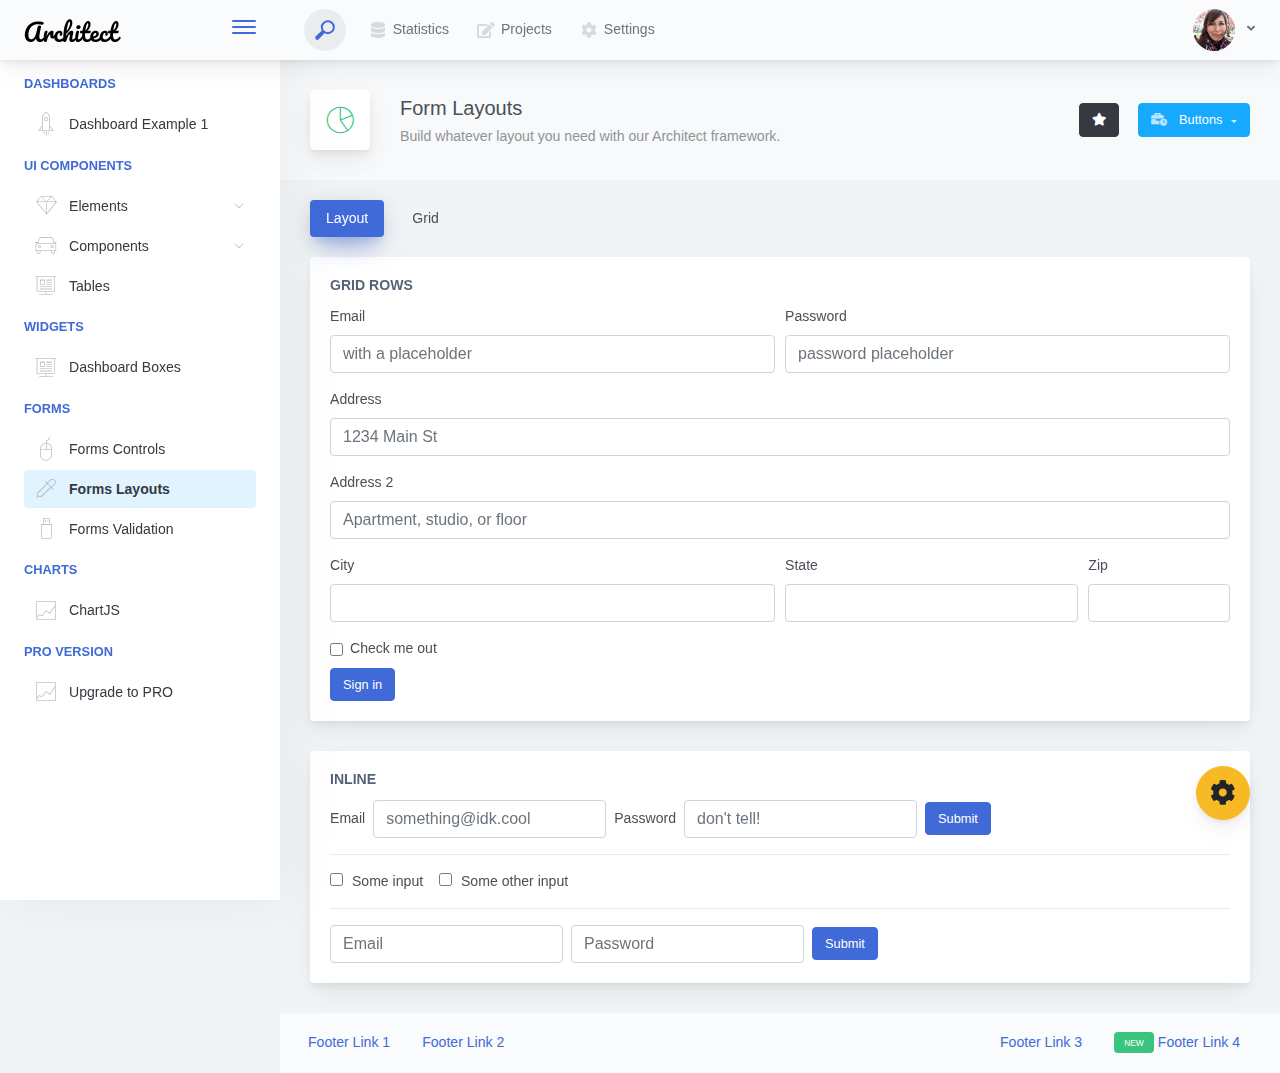
==== forms-layouts.html @ ba6c0e0d "third" ====
<!doctype html>
<html lang="en">

<head>
    <meta charset="utf-8">
    <meta http-equiv="X-UA-Compatible" content="IE=edge">
    <meta http-equiv="Content-Language" content="en">
    <meta http-equiv="Content-Type" content="text/html; charset=utf-8"/>
    <title>Form Layouts - Build whatever layout you need with our Architect framework.</title>
    <meta name="viewport" content="width=device-width, initial-scale=1, maximum-scale=1, user-scalable=no, shrink-to-fit=no" />
    <meta name="description" content="Build whatever layout you need with our Architect framework.">
    <meta name="msapplication-tap-highlight" content="no">
    <!--
    =========================================================
    * ArchitectUI HTML Theme Dashboard - v1.0.0
    =========================================================
    * Product Page: https://dashboardpack.com
    * Copyright 2019 DashboardPack (https://dashboardpack.com)
    * Licensed under MIT (https://github.com/DashboardPack/architectui-html-theme-free/blob/master/LICENSE)
    =========================================================
    * The above copyright notice and this permission notice shall be included in all copies or substantial portions of the Software.
    -->
<link href="./main.css" rel="stylesheet"></head>
<body>
    <div class="app-container app-theme-white body-tabs-shadow fixed-sidebar fixed-header">
        <div class="app-header header-shadow">
            <div class="app-header__logo">
                <div class="logo-src"></div>
                <div class="header__pane ml-auto">
                    <div>
                        <button type="button" class="hamburger close-sidebar-btn hamburger--elastic" data-class="closed-sidebar">
                            <span class="hamburger-box">
                                <span class="hamburger-inner"></span>
                            </span>
                        </button>
                    </div>
                </div>
            </div>
            <div class="app-header__mobile-menu">
                <div>
                    <button type="button" class="hamburger hamburger--elastic mobile-toggle-nav">
                        <span class="hamburger-box">
                            <span class="hamburger-inner"></span>
                        </span>
                    </button>
                </div>
            </div>
            <div class="app-header__menu">
                <span>
                    <button type="button" class="btn-icon btn-icon-only btn btn-primary btn-sm mobile-toggle-header-nav">
                        <span class="btn-icon-wrapper">
                            <i class="fa fa-ellipsis-v fa-w-6"></i>
                        </span>
                    </button>
                </span>
            </div>    <div class="app-header__content">
                <div class="app-header-left">
                    <div class="search-wrapper">
                        <div class="input-holder">
                            <input type="text" class="search-input" placeholder="Type to search">
                            <button class="search-icon"><span></span></button>
                        </div>
                        <button class="close"></button>
                    </div>
                    <ul class="header-menu nav">
                        <li class="nav-item">
                            <a href="javascript:void(0);" class="nav-link">
                                <i class="nav-link-icon fa fa-database"> </i>
                                Statistics
                            </a>
                        </li>
                        <li class="btn-group nav-item">
                            <a href="javascript:void(0);" class="nav-link">
                                <i class="nav-link-icon fa fa-edit"></i>
                                Projects
                            </a>
                        </li>
                        <li class="dropdown nav-item">
                            <a href="javascript:void(0);" class="nav-link">
                                <i class="nav-link-icon fa fa-cog"></i>
                                Settings
                            </a>
                        </li>
                    </ul>        </div>
                <div class="app-header-right">
                    <div class="header-btn-lg pr-0">
                        <div class="widget-content p-0">
                            <div class="widget-content-wrapper">
                                <div class="widget-content-left">
                                    <div class="btn-group">
                                        <a data-toggle="dropdown" aria-haspopup="true" aria-expanded="false" class="p-0 btn">
                                            <img width="42" class="rounded-circle" src="assets/images/avatars/1.jpg" alt="">
                                            <i class="fa fa-angle-down ml-2 opacity-8"></i>
                                        </a>
                                        <div tabindex="-1" role="menu" aria-hidden="true" class="dropdown-menu dropdown-menu-right">
                                            <button type="button" tabindex="0" class="dropdown-item">User Account</button>
                                            <button type="button" tabindex="0" class="dropdown-item">Settings</button>
                                            <h6 tabindex="-1" class="dropdown-header">Header</h6>
                                            <button type="button" tabindex="0" class="dropdown-item">Actions</button>
                                            <div tabindex="-1" class="dropdown-divider"></div>
                                            <button type="button" tabindex="0" class="dropdown-item">Dividers</button>
                                        </div>
                                    </div>
                                </div>
                                <div class="widget-content-left  ml-3 header-user-info">
                                    <div class="widget-heading">
                                        Alina Mclourd
                                    </div>
                                    <div class="widget-subheading">
                                        VP People Manager
                                    </div>
                                </div>
                                <div class="widget-content-right header-user-info ml-3">
                                    <button type="button" class="btn-shadow p-1 btn btn-primary btn-sm show-toastr-example">
                                        <i class="fa text-white fa-calendar pr-1 pl-1"></i>
                                    </button>
                                </div>
                            </div>
                        </div>
                    </div>        </div>
            </div>
        </div>        <div class="ui-theme-settings">
            <button type="button" id="TooltipDemo" class="btn-open-options btn btn-warning">
                <i class="fa fa-cog fa-w-16 fa-spin fa-2x"></i>
            </button>
            <div class="theme-settings__inner">
                <div class="scrollbar-container">
                    <div class="theme-settings__options-wrapper">
                        <h3 class="themeoptions-heading">Layout Options
                        </h3>
                        <div class="p-3">
                            <ul class="list-group">
                                <li class="list-group-item">
                                    <div class="widget-content p-0">
                                        <div class="widget-content-wrapper">
                                            <div class="widget-content-left mr-3">
                                                <div class="switch has-switch switch-container-class" data-class="fixed-header">
                                                    <div class="switch-animate switch-on">
                                                        <input type="checkbox" checked data-toggle="toggle" data-onstyle="success">
                                                    </div>
                                                </div>
                                            </div>
                                            <div class="widget-content-left">
                                                <div class="widget-heading">Fixed Header
                                                </div>
                                                <div class="widget-subheading">Makes the header top fixed, always visible!
                                                </div>
                                            </div>
                                        </div>
                                    </div>
                                </li>
                                <li class="list-group-item">
                                    <div class="widget-content p-0">
                                        <div class="widget-content-wrapper">
                                            <div class="widget-content-left mr-3">
                                                <div class="switch has-switch switch-container-class" data-class="fixed-sidebar">
                                                    <div class="switch-animate switch-on">
                                                        <input type="checkbox" checked data-toggle="toggle" data-onstyle="success">
                                                    </div>
                                                </div>
                                            </div>
                                            <div class="widget-content-left">
                                                <div class="widget-heading">Fixed Sidebar
                                                </div>
                                                <div class="widget-subheading">Makes the sidebar left fixed, always visible!
                                                </div>
                                            </div>
                                        </div>
                                    </div>
                                </li>
                                <li class="list-group-item">
                                    <div class="widget-content p-0">
                                        <div class="widget-content-wrapper">
                                            <div class="widget-content-left mr-3">
                                                <div class="switch has-switch switch-container-class" data-class="fixed-footer">
                                                    <div class="switch-animate switch-off">
                                                        <input type="checkbox" data-toggle="toggle" data-onstyle="success">
                                                    </div>
                                                </div>
                                            </div>
                                            <div class="widget-content-left">
                                                <div class="widget-heading">Fixed Footer
                                                </div>
                                                <div class="widget-subheading">Makes the app footer bottom fixed, always visible!
                                                </div>
                                            </div>
                                        </div>
                                    </div>
                                </li>
                            </ul>
                        </div>
                        <h3 class="themeoptions-heading">
                            <div>
                                Header Options
                            </div>
                            <button type="button" class="btn-pill btn-shadow btn-wide ml-auto btn btn-focus btn-sm switch-header-cs-class" data-class="">
                                Restore Default
                            </button>
                        </h3>
                        <div class="p-3">
                            <ul class="list-group">
                                <li class="list-group-item">
                                    <h5 class="pb-2">Choose Color Scheme
                                    </h5>
                                    <div class="theme-settings-swatches">
                                        <div class="swatch-holder bg-primary switch-header-cs-class" data-class="bg-primary header-text-light">
                                        </div>
                                        <div class="swatch-holder bg-secondary switch-header-cs-class" data-class="bg-secondary header-text-light">
                                        </div>
                                        <div class="swatch-holder bg-success switch-header-cs-class" data-class="bg-success header-text-dark">
                                        </div>
                                        <div class="swatch-holder bg-info switch-header-cs-class" data-class="bg-info header-text-dark">
                                        </div>
                                        <div class="swatch-holder bg-warning switch-header-cs-class" data-class="bg-warning header-text-dark">
                                        </div>
                                        <div class="swatch-holder bg-danger switch-header-cs-class" data-class="bg-danger header-text-light">
                                        </div>
                                        <div class="swatch-holder bg-light switch-header-cs-class" data-class="bg-light header-text-dark">
                                        </div>
                                        <div class="swatch-holder bg-dark switch-header-cs-class" data-class="bg-dark header-text-light">
                                        </div>
                                        <div class="swatch-holder bg-focus switch-header-cs-class" data-class="bg-focus header-text-light">
                                        </div>
                                        <div class="swatch-holder bg-alternate switch-header-cs-class" data-class="bg-alternate header-text-light">
                                        </div>
                                        <div class="divider">
                                        </div>
                                        <div class="swatch-holder bg-vicious-stance switch-header-cs-class" data-class="bg-vicious-stance header-text-light">
                                        </div>
                                        <div class="swatch-holder bg-midnight-bloom switch-header-cs-class" data-class="bg-midnight-bloom header-text-light">
                                        </div>
                                        <div class="swatch-holder bg-night-sky switch-header-cs-class" data-class="bg-night-sky header-text-light">
                                        </div>
                                        <div class="swatch-holder bg-slick-carbon switch-header-cs-class" data-class="bg-slick-carbon header-text-light">
                                        </div>
                                        <div class="swatch-holder bg-asteroid switch-header-cs-class" data-class="bg-asteroid header-text-light">
                                        </div>
                                        <div class="swatch-holder bg-royal switch-header-cs-class" data-class="bg-royal header-text-light">
                                        </div>
                                        <div class="swatch-holder bg-warm-flame switch-header-cs-class" data-class="bg-warm-flame header-text-dark">
                                        </div>
                                        <div class="swatch-holder bg-night-fade switch-header-cs-class" data-class="bg-night-fade header-text-dark">
                                        </div>
                                        <div class="swatch-holder bg-sunny-morning switch-header-cs-class" data-class="bg-sunny-morning header-text-dark">
                                        </div>
                                        <div class="swatch-holder bg-tempting-azure switch-header-cs-class" data-class="bg-tempting-azure header-text-dark">
                                        </div>
                                        <div class="swatch-holder bg-amy-crisp switch-header-cs-class" data-class="bg-amy-crisp header-text-dark">
                                        </div>
                                        <div class="swatch-holder bg-heavy-rain switch-header-cs-class" data-class="bg-heavy-rain header-text-dark">
                                        </div>
                                        <div class="swatch-holder bg-mean-fruit switch-header-cs-class" data-class="bg-mean-fruit header-text-dark">
                                        </div>
                                        <div class="swatch-holder bg-malibu-beach switch-header-cs-class" data-class="bg-malibu-beach header-text-light">
                                        </div>
                                        <div class="swatch-holder bg-deep-blue switch-header-cs-class" data-class="bg-deep-blue header-text-dark">
                                        </div>
                                        <div class="swatch-holder bg-ripe-malin switch-header-cs-class" data-class="bg-ripe-malin header-text-light">
                                        </div>
                                        <div class="swatch-holder bg-arielle-smile switch-header-cs-class" data-class="bg-arielle-smile header-text-light">
                                        </div>
                                        <div class="swatch-holder bg-plum-plate switch-header-cs-class" data-class="bg-plum-plate header-text-light">
                                        </div>
                                        <div class="swatch-holder bg-happy-fisher switch-header-cs-class" data-class="bg-happy-fisher header-text-dark">
                                        </div>
                                        <div class="swatch-holder bg-happy-itmeo switch-header-cs-class" data-class="bg-happy-itmeo header-text-light">
                                        </div>
                                        <div class="swatch-holder bg-mixed-hopes switch-header-cs-class" data-class="bg-mixed-hopes header-text-light">
                                        </div>
                                        <div class="swatch-holder bg-strong-bliss switch-header-cs-class" data-class="bg-strong-bliss header-text-light">
                                        </div>
                                        <div class="swatch-holder bg-grow-early switch-header-cs-class" data-class="bg-grow-early header-text-light">
                                        </div>
                                        <div class="swatch-holder bg-love-kiss switch-header-cs-class" data-class="bg-love-kiss header-text-light">
                                        </div>
                                        <div class="swatch-holder bg-premium-dark switch-header-cs-class" data-class="bg-premium-dark header-text-light">
                                        </div>
                                        <div class="swatch-holder bg-happy-green switch-header-cs-class" data-class="bg-happy-green header-text-light">
                                        </div>
                                    </div>
                                </li>
                            </ul>
                        </div>
                        <h3 class="themeoptions-heading">
                            <div>Sidebar Options</div>
                            <button type="button" class="btn-pill btn-shadow btn-wide ml-auto btn btn-focus btn-sm switch-sidebar-cs-class" data-class="">
                                Restore Default
                            </button>
                        </h3>
                        <div class="p-3">
                            <ul class="list-group">
                                <li class="list-group-item">
                                    <h5 class="pb-2">Choose Color Scheme
                                    </h5>
                                    <div class="theme-settings-swatches">
                                        <div class="swatch-holder bg-primary switch-sidebar-cs-class" data-class="bg-primary sidebar-text-light">
                                        </div>
                                        <div class="swatch-holder bg-secondary switch-sidebar-cs-class" data-class="bg-secondary sidebar-text-light">
                                        </div>
                                        <div class="swatch-holder bg-success switch-sidebar-cs-class" data-class="bg-success sidebar-text-dark">
                                        </div>
                                        <div class="swatch-holder bg-info switch-sidebar-cs-class" data-class="bg-info sidebar-text-dark">
                                        </div>
                                        <div class="swatch-holder bg-warning switch-sidebar-cs-class" data-class="bg-warning sidebar-text-dark">
                                        </div>
                                        <div class="swatch-holder bg-danger switch-sidebar-cs-class" data-class="bg-danger sidebar-text-light">
                                        </div>
                                        <div class="swatch-holder bg-light switch-sidebar-cs-class" data-class="bg-light sidebar-text-dark">
                                        </div>
                                        <div class="swatch-holder bg-dark switch-sidebar-cs-class" data-class="bg-dark sidebar-text-light">
                                        </div>
                                        <div class="swatch-holder bg-focus switch-sidebar-cs-class" data-class="bg-focus sidebar-text-light">
                                        </div>
                                        <div class="swatch-holder bg-alternate switch-sidebar-cs-class" data-class="bg-alternate sidebar-text-light">
                                        </div>
                                        <div class="divider">
                                        </div>
                                        <div class="swatch-holder bg-vicious-stance switch-sidebar-cs-class" data-class="bg-vicious-stance sidebar-text-light">
                                        </div>
                                        <div class="swatch-holder bg-midnight-bloom switch-sidebar-cs-class" data-class="bg-midnight-bloom sidebar-text-light">
                                        </div>
                                        <div class="swatch-holder bg-night-sky switch-sidebar-cs-class" data-class="bg-night-sky sidebar-text-light">
                                        </div>
                                        <div class="swatch-holder bg-slick-carbon switch-sidebar-cs-class" data-class="bg-slick-carbon sidebar-text-light">
                                        </div>
                                        <div class="swatch-holder bg-asteroid switch-sidebar-cs-class" data-class="bg-asteroid sidebar-text-light">
                                        </div>
                                        <div class="swatch-holder bg-royal switch-sidebar-cs-class" data-class="bg-royal sidebar-text-light">
                                        </div>
                                        <div class="swatch-holder bg-warm-flame switch-sidebar-cs-class" data-class="bg-warm-flame sidebar-text-dark">
                                        </div>
                                        <div class="swatch-holder bg-night-fade switch-sidebar-cs-class" data-class="bg-night-fade sidebar-text-dark">
                                        </div>
                                        <div class="swatch-holder bg-sunny-morning switch-sidebar-cs-class" data-class="bg-sunny-morning sidebar-text-dark">
                                        </div>
                                        <div class="swatch-holder bg-tempting-azure switch-sidebar-cs-class" data-class="bg-tempting-azure sidebar-text-dark">
                                        </div>
                                        <div class="swatch-holder bg-amy-crisp switch-sidebar-cs-class" data-class="bg-amy-crisp sidebar-text-dark">
                                        </div>
                                        <div class="swatch-holder bg-heavy-rain switch-sidebar-cs-class" data-class="bg-heavy-rain sidebar-text-dark">
                                        </div>
                                        <div class="swatch-holder bg-mean-fruit switch-sidebar-cs-class" data-class="bg-mean-fruit sidebar-text-dark">
                                        </div>
                                        <div class="swatch-holder bg-malibu-beach switch-sidebar-cs-class" data-class="bg-malibu-beach sidebar-text-light">
                                        </div>
                                        <div class="swatch-holder bg-deep-blue switch-sidebar-cs-class" data-class="bg-deep-blue sidebar-text-dark">
                                        </div>
                                        <div class="swatch-holder bg-ripe-malin switch-sidebar-cs-class" data-class="bg-ripe-malin sidebar-text-light">
                                        </div>
                                        <div class="swatch-holder bg-arielle-smile switch-sidebar-cs-class" data-class="bg-arielle-smile sidebar-text-light">
                                        </div>
                                        <div class="swatch-holder bg-plum-plate switch-sidebar-cs-class" data-class="bg-plum-plate sidebar-text-light">
                                        </div>
                                        <div class="swatch-holder bg-happy-fisher switch-sidebar-cs-class" data-class="bg-happy-fisher sidebar-text-dark">
                                        </div>
                                        <div class="swatch-holder bg-happy-itmeo switch-sidebar-cs-class" data-class="bg-happy-itmeo sidebar-text-light">
                                        </div>
                                        <div class="swatch-holder bg-mixed-hopes switch-sidebar-cs-class" data-class="bg-mixed-hopes sidebar-text-light">
                                        </div>
                                        <div class="swatch-holder bg-strong-bliss switch-sidebar-cs-class" data-class="bg-strong-bliss sidebar-text-light">
                                        </div>
                                        <div class="swatch-holder bg-grow-early switch-sidebar-cs-class" data-class="bg-grow-early sidebar-text-light">
                                        </div>
                                        <div class="swatch-holder bg-love-kiss switch-sidebar-cs-class" data-class="bg-love-kiss sidebar-text-light">
                                        </div>
                                        <div class="swatch-holder bg-premium-dark switch-sidebar-cs-class" data-class="bg-premium-dark sidebar-text-light">
                                        </div>
                                        <div class="swatch-holder bg-happy-green switch-sidebar-cs-class" data-class="bg-happy-green sidebar-text-light">
                                        </div>
                                    </div>
                                </li>
                            </ul>
                        </div>
                        <h3 class="themeoptions-heading">
                            <div>Main Content Options</div>
                            <button type="button" class="btn-pill btn-shadow btn-wide ml-auto active btn btn-focus btn-sm">Restore Default
                            </button>
                        </h3>
                        <div class="p-3">
                            <ul class="list-group">
                                <li class="list-group-item">
                                    <h5 class="pb-2">Page Section Tabs
                                    </h5>
                                    <div class="theme-settings-swatches">
                                        <div role="group" class="mt-2 btn-group">
                                            <button type="button" class="btn-wide btn-shadow btn-primary btn btn-secondary switch-theme-class" data-class="body-tabs-line">
                                                Line
                                            </button>
                                            <button type="button" class="btn-wide btn-shadow btn-primary active btn btn-secondary switch-theme-class" data-class="body-tabs-shadow">
                                                Shadow
                                            </button>
                                        </div>
                                    </div>
                                </li>
                            </ul>
                        </div>
                    </div>
                </div>
            </div>
        </div>        <div class="app-main">
                <div class="app-sidebar sidebar-shadow">
                    <div class="app-header__logo">
                        <div class="logo-src"></div>
                        <div class="header__pane ml-auto">
                            <div>
                                <button type="button" class="hamburger close-sidebar-btn hamburger--elastic" data-class="closed-sidebar">
                                    <span class="hamburger-box">
                                        <span class="hamburger-inner"></span>
                                    </span>
                                </button>
                            </div>
                        </div>
                    </div>
                    <div class="app-header__mobile-menu">
                        <div>
                            <button type="button" class="hamburger hamburger--elastic mobile-toggle-nav">
                                <span class="hamburger-box">
                                    <span class="hamburger-inner"></span>
                                </span>
                            </button>
                        </div>
                    </div>
                    <div class="app-header__menu">
                        <span>
                            <button type="button" class="btn-icon btn-icon-only btn btn-primary btn-sm mobile-toggle-header-nav">
                                <span class="btn-icon-wrapper">
                                    <i class="fa fa-ellipsis-v fa-w-6"></i>
                                </span>
                            </button>
                        </span>
                    </div>    <div class="scrollbar-sidebar">
                        <div class="app-sidebar__inner">
                            <ul class="vertical-nav-menu">
                                <li class="app-sidebar__heading">Dashboards</li>
                                <li>
                                    <a href="index.html">
                                        <i class="metismenu-icon pe-7s-rocket"></i>
                                        Dashboard Example 1
                                    </a>
                                </li>
                                <li class="app-sidebar__heading">UI Components</li>
                                <li
                                    
                                    
                                    
                                    
                                    
                                    
                                    
                                    
                                >
                                    <a href="#">
                                        <i class="metismenu-icon pe-7s-diamond"></i>
                                        Elements
                                        <i class="metismenu-state-icon pe-7s-angle-down caret-left"></i>
                                    </a>
                                    <ul
                                        
                                        
                                        
                                        
                                        
                                        
                                        
                                        
                                    >
                                        <li>
                                            <a href="elements-buttons-standard.html">
                                                <i class="metismenu-icon"></i>
                                                Buttons
                                            </a>
                                        </li>
                                        <li>
                                            <a href="elements-dropdowns.html">
                                                <i class="metismenu-icon">
                                                </i>Dropdowns
                                            </a>
                                        </li>
                                        <li>
                                            <a href="elements-icons.html">
                                                <i class="metismenu-icon">
                                                </i>Icons
                                            </a>
                                        </li>
                                        <li>
                                            <a href="elements-badges-labels.html">
                                                <i class="metismenu-icon">
                                                </i>Badges
                                            </a>
                                        </li>
                                        <li>
                                            <a href="elements-cards.html">
                                                <i class="metismenu-icon">
                                                </i>Cards
                                            </a>
                                        </li>
                                        <li>
                                            <a href="elements-list-group.html">
                                                <i class="metismenu-icon">
                                                </i>List Groups
                                            </a>
                                        </li>
                                        <li>
                                            <a href="elements-navigation.html">
                                                <i class="metismenu-icon">
                                                </i>Navigation Menus
                                            </a>
                                        </li>
                                        <li>
                                            <a href="elements-utilities.html">
                                                <i class="metismenu-icon">
                                                </i>Utilities
                                            </a>
                                        </li>
                                    </ul>
                                </li>
                                <li
                                    
                                    
                                    
                                    
                                    
                                    
                                    
                                    
                                    
                                    
                                    
                                >
                                    <a href="#">
                                        <i class="metismenu-icon pe-7s-car"></i>
                                        Components
                                        <i class="metismenu-state-icon pe-7s-angle-down caret-left"></i>
                                    </a>
                                    <ul
                                        
                                        
                                        
                                        
                                        
                                        
                                        
                                        
                                        
                                        
                                        
                                    >
                                        <li>
                                            <a href="components-tabs.html">
                                                <i class="metismenu-icon">
                                                </i>Tabs
                                            </a>
                                        </li>
                                        <li>
                                            <a href="components-accordions.html">
                                                <i class="metismenu-icon">
                                                </i>Accordions
                                            </a>
                                        </li>
                                        <li>
                                            <a href="components-notifications.html">
                                                <i class="metismenu-icon">
                                                </i>Notifications
                                            </a>
                                        </li>
                                        <li>
                                            <a href="components-modals.html">
                                                <i class="metismenu-icon">
                                                </i>Modals
                                            </a>
                                        </li>
                                        <li>
                                            <a href="components-progress-bar.html">
                                                <i class="metismenu-icon">
                                                </i>Progress Bar
                                            </a>
                                        </li>
                                        <li>
                                            <a href="components-tooltips-popovers.html">
                                                <i class="metismenu-icon">
                                                </i>Tooltips &amp; Popovers
                                            </a>
                                        </li>
                                        <li>
                                            <a href="components-carousel.html">
                                                <i class="metismenu-icon">
                                                </i>Carousel
                                            </a>
                                        </li>
                                        <li>
                                            <a href="components-calendar.html">
                                                <i class="metismenu-icon">
                                                </i>Calendar
                                            </a>
                                        </li>
                                        <li>
                                            <a href="components-pagination.html">
                                                <i class="metismenu-icon">
                                                </i>Pagination
                                            </a>
                                        </li>
                                        <li>
                                            <a href="components-scrollable-elements.html">
                                                <i class="metismenu-icon">
                                                </i>Scrollable
                                            </a>
                                        </li>
                                        <li>
                                            <a href="components-maps.html">
                                                <i class="metismenu-icon">
                                                </i>Maps
                                            </a>
                                        </li>
                                    </ul>
                                </li>
                                <li  >
                                    <a href="tables-regular.html">
                                        <i class="metismenu-icon pe-7s-display2"></i>
                                        Tables
                                    </a>
                                </li>
                                <li class="app-sidebar__heading">Widgets</li>
                                <li>
                                    <a href="dashboard-boxes.html">
                                        <i class="metismenu-icon pe-7s-display2"></i>
                                        Dashboard Boxes
                                    </a>
                                </li>
                                <li class="app-sidebar__heading">Forms</li>
                                <li>
                                    <a href="forms-controls.html">
                                        <i class="metismenu-icon pe-7s-mouse">
                                        </i>Forms Controls
                                    </a>
                                </li>
                                <li>
                                    <a href="forms-layouts.html" class="mm-active">
                                        <i class="metismenu-icon pe-7s-eyedropper">
                                        </i>Forms Layouts
                                    </a>
                                </li>
                                <li>
                                    <a href="forms-validation.html">
                                        <i class="metismenu-icon pe-7s-pendrive">
                                        </i>Forms Validation
                                    </a>
                                </li>
                                <li class="app-sidebar__heading">Charts</li>
                                <li>
                                    <a href="charts-chartjs.html">
                                        <i class="metismenu-icon pe-7s-graph2">
                                        </i>ChartJS
                                    </a>
                                </li>
                                <li class="app-sidebar__heading">PRO Version</li>
                                <li>
                                    <a href="https://dashboardpack.com/theme-details/architectui-dashboard-html-pro/" target="_blank">
                                        <i class="metismenu-icon pe-7s-graph2">
                                        </i>
                                        Upgrade to PRO
                                    </a>
                                </li>
                            </ul>
                        </div>
                    </div>
                </div>    <div class="app-main__outer">
                    <div class="app-main__inner">
                        <div class="app-page-title">
                            <div class="page-title-wrapper">
                                <div class="page-title-heading">
                                    <div class="page-title-icon">
                                        <i class="pe-7s-graph text-success">
                                        </i>
                                    </div>
                                    <div>Form Layouts
                                        <div class="page-title-subheading">Build whatever layout you need with our Architect framework.
                                        </div>
                                    </div>
                                </div>
                                <div class="page-title-actions">
                                    <button type="button" data-toggle="tooltip" title="Example Tooltip" data-placement="bottom" class="btn-shadow mr-3 btn btn-dark">
                                        <i class="fa fa-star"></i>
                                    </button>
                                    <div class="d-inline-block dropdown">
                                        <button type="button" data-toggle="dropdown" aria-haspopup="true" aria-expanded="false" class="btn-shadow dropdown-toggle btn btn-info">
                                            <span class="btn-icon-wrapper pr-2 opacity-7">
                                                <i class="fa fa-business-time fa-w-20"></i>
                                            </span>
                                            Buttons
                                        </button>
                                        <div tabindex="-1" role="menu" aria-hidden="true" class="dropdown-menu dropdown-menu-right">
                                            <ul class="nav flex-column">
                                                <li class="nav-item">
                                                    <a href="javascript:void(0);" class="nav-link">
                                                        <i class="nav-link-icon lnr-inbox"></i>
                                                        <span>
                                                            Inbox
                                                        </span>
                                                        <div class="ml-auto badge badge-pill badge-secondary">86</div>
                                                    </a>
                                                </li>
                                                <li class="nav-item">
                                                    <a href="javascript:void(0);" class="nav-link">
                                                        <i class="nav-link-icon lnr-book"></i>
                                                        <span>
                                                            Book
                                                        </span>
                                                        <div class="ml-auto badge badge-pill badge-danger">5</div>
                                                    </a>
                                                </li>
                                                <li class="nav-item">
                                                    <a href="javascript:void(0);" class="nav-link">
                                                        <i class="nav-link-icon lnr-picture"></i>
                                                        <span>
                                                            Picture
                                                        </span>
                                                    </a>
                                                </li>
                                                <li class="nav-item">
                                                    <a disabled href="javascript:void(0);" class="nav-link disabled">
                                                        <i class="nav-link-icon lnr-file-empty"></i>
                                                        <span>
                                                            File Disabled
                                                        </span>
                                                    </a>
                                                </li>
                                            </ul>
                                        </div>
                                    </div>
                                </div>    </div>
                        </div>            <ul class="body-tabs body-tabs-layout tabs-animated body-tabs-animated nav">
                            <li class="nav-item">
                                <a role="tab" class="nav-link active" id="tab-0" data-toggle="tab" href="#tab-content-0">
                                    <span>Layout</span>
                                </a>
                            </li>
                            <li class="nav-item">
                                <a role="tab" class="nav-link" id="tab-1" data-toggle="tab" href="#tab-content-1">
                                    <span>Grid</span>
                                </a>
                            </li>
                        </ul>
                        <div class="tab-content">
                            <div class="tab-pane tabs-animation fade show active" id="tab-content-0" role="tabpanel">
                                <div class="main-card mb-3 card">
                                    <div class="card-body"><h5 class="card-title">Grid Rows</h5>
                                        <form class="">
                                            <div class="form-row">
                                                <div class="col-md-6">
                                                    <div class="position-relative form-group"><label for="exampleEmail11" class="">Email</label><input name="email" id="exampleEmail11" placeholder="with a placeholder" type="email" class="form-control"></div>
                                                </div>
                                                <div class="col-md-6">
                                                    <div class="position-relative form-group"><label for="examplePassword11" class="">Password</label><input name="password" id="examplePassword11" placeholder="password placeholder" type="password"
                                                                                                                                                             class="form-control"></div>
                                                </div>
                                            </div>
                                            <div class="position-relative form-group"><label for="exampleAddress" class="">Address</label><input name="address" id="exampleAddress" placeholder="1234 Main St" type="text" class="form-control"></div>
                                            <div class="position-relative form-group"><label for="exampleAddress2" class="">Address 2</label><input name="address2" id="exampleAddress2" placeholder="Apartment, studio, or floor" type="text" class="form-control">
                                            </div>
                                            <div class="form-row">
                                                <div class="col-md-6">
                                                    <div class="position-relative form-group"><label for="exampleCity" class="">City</label><input name="city" id="exampleCity" type="text" class="form-control"></div>
                                                </div>
                                                <div class="col-md-4">
                                                    <div class="position-relative form-group"><label for="exampleState" class="">State</label><input name="state" id="exampleState" type="text" class="form-control"></div>
                                                </div>
                                                <div class="col-md-2">
                                                    <div class="position-relative form-group"><label for="exampleZip" class="">Zip</label><input name="zip" id="exampleZip" type="text" class="form-control"></div>
                                                </div>
                                            </div>
                                            <div class="position-relative form-check"><input name="check" id="exampleCheck" type="checkbox" class="form-check-input"><label for="exampleCheck" class="form-check-label">Check me out</label></div>
                                            <button class="mt-2 btn btn-primary">Sign in</button>
                                        </form>
                                    </div>
                                </div>
                                <div class="main-card mb-3 card">
                                    <div class="card-body"><h5 class="card-title">Inline</h5>
                                        <div>
                                            <form class="form-inline">
                                                <div class="mb-2 mr-sm-2 mb-sm-0 position-relative form-group"><label for="exampleEmail22" class="mr-sm-2">Email</label><input name="email" id="exampleEmail22" placeholder="something@idk.cool" type="email"
                                                                                                                                                                               class="form-control"></div>
                                                <div class="mb-2 mr-sm-2 mb-sm-0 position-relative form-group"><label for="examplePassword22" class="mr-sm-2">Password</label><input name="password" id="examplePassword22" placeholder="don't tell!" type="password"
                                                                                                                                                                                     class="form-control"></div>
                                                <button class="btn btn-primary">Submit</button>
                                            </form>
                                            <div class="divider"></div>
                                            <form class="">
                                                <div class="position-relative form-check form-check-inline"><label class="form-check-label"><input type="checkbox" class="form-check-input"> Some input</label></div>
                                                <div class="position-relative form-check form-check-inline"><label class="form-check-label"><input type="checkbox" class="form-check-input"> Some other input</label></div>
                                            </form>
                                            <div class="divider"></div>
                                            <form class="form-inline">
                                                <div class="position-relative form-group"><label for="exampleEmail33" class="sr-only">Email</label><input name="email" id="exampleEmail33" placeholder="Email" type="email" class="mr-2 form-control"></div>
                                                <div class="position-relative form-group"><label for="examplePassword44" class="sr-only">Password</label><input name="password" id="examplePassword44" placeholder="Password" type="password"
                                                                                                                                                                class="mr-2 form-control"></div>
                                                <button class="btn btn-primary">Submit</button>
                                            </form>
                                        </div>
                                    </div>
                                </div>
                            </div>
                            <div class="tab-pane tabs-animation fade" id="tab-content-1" role="tabpanel">
                                <div class="main-card mb-3 card">
                                    <div class="card-body"><h5 class="card-title">Grid</h5>
                                        <form class="">
                                            <div class="position-relative row form-group"><label for="exampleEmail" class="col-sm-2 col-form-label">Email</label>
                                                <div class="col-sm-10"><input name="email" id="exampleEmail" placeholder="with a placeholder" type="email" class="form-control"></div>
                                            </div>
                                            <div class="position-relative row form-group"><label for="examplePassword" class="col-sm-2 col-form-label">Password</label>
                                                <div class="col-sm-10"><input name="password" id="examplePassword" placeholder="password placeholder" type="password" class="form-control"></div>
                                            </div>
                                            <div class="position-relative row form-group"><label for="exampleSelect" class="col-sm-2 col-form-label">Select</label>
                                                <div class="col-sm-10"><select name="select" id="exampleSelect" class="form-control"></select></div>
                                            </div>
                                            <div class="position-relative row form-group"><label for="exampleSelectMulti" class="col-sm-2 col-form-label">Select Multiple</label>
                                                <div class="col-sm-10"><select multiple="" name="selectMulti" id="exampleSelectMulti" class="form-control"></select></div>
                                            </div>
                                            <div class="position-relative row form-group"><label for="exampleText" class="col-sm-2 col-form-label">Text Area</label>
                                                <div class="col-sm-10"><textarea name="text" id="exampleText" class="form-control"></textarea></div>
                                            </div>
                                            <div class="position-relative row form-group"><label for="exampleFile" class="col-sm-2 col-form-label">File</label>
                                                <div class="col-sm-10"><input name="file" id="exampleFile" type="file" class="form-control-file">
                                                    <small class="form-text text-muted">This is some placeholder block-level help text for the above input. It's a bit lighter and easily wraps to a new line.</small>
                                                </div>
                                            </div>
                                            <fieldset class="position-relative row form-group">
                                                <legend class="col-form-label col-sm-2">Radio Buttons</legend>
                                                <div class="col-sm-10">
                                                    <div class="position-relative form-check"><label class="form-check-label"><input name="radio2" type="radio" class="form-check-input"> Option one is this and that—be sure to include why it's great</label></div>
                                                    <div class="position-relative form-check"><label class="form-check-label"><input name="radio2" type="radio" class="form-check-input"> Option two can be something else and selecting it will deselect option
                                                        one</label></div>
                                                    <div class="position-relative form-check disabled"><label class="form-check-label"><input name="radio2" disabled="" type="radio" class="form-check-input"> Option three is disabled</label></div>
                                                </div>
                                            </fieldset>
                                            <div class="position-relative row form-group"><label for="checkbox2" class="col-sm-2 col-form-label">Checkbox</label>
                                                <div class="col-sm-10">
                                                    <div class="position-relative form-check"><label class="form-check-label"><input id="checkbox2" type="checkbox" class="form-check-input"> Check me out</label></div>
                                                </div>
                                            </div>
                                            <div class="position-relative row form-check">
                                                <div class="col-sm-10 offset-sm-2">
                                                    <button class="btn btn-secondary">Submit</button>
                                                </div>
                                            </div>
                                        </form>
                                    </div>
                                </div>
                            </div>
                        </div>
                    </div>
                    <div class="app-wrapper-footer">
                        <div class="app-footer">
                            <div class="app-footer__inner">
                                <div class="app-footer-left">
                                    <ul class="nav">
                                        <li class="nav-item">
                                            <a href="javascript:void(0);" class="nav-link">
                                                Footer Link 1
                                            </a>
                                        </li>
                                        <li class="nav-item">
                                            <a href="javascript:void(0);" class="nav-link">
                                                Footer Link 2
                                            </a>
                                        </li>
                                    </ul>
                                </div>
                                <div class="app-footer-right">
                                    <ul class="nav">
                                        <li class="nav-item">
                                            <a href="javascript:void(0);" class="nav-link">
                                                Footer Link 3
                                            </a>
                                        </li>
                                        <li class="nav-item">
                                            <a href="javascript:void(0);" class="nav-link">
                                                <div class="badge badge-success mr-1 ml-0">
                                                    <small>NEW</small>
                                                </div>
                                                Footer Link 4
                                            </a>
                                        </li>
                                    </ul>
                                </div>
                            </div>
                        </div>
                    </div>    </div>
        </div>
    </div>
<script type="text/javascript" src="./assets/scripts/main.js"></script></body>
</html>
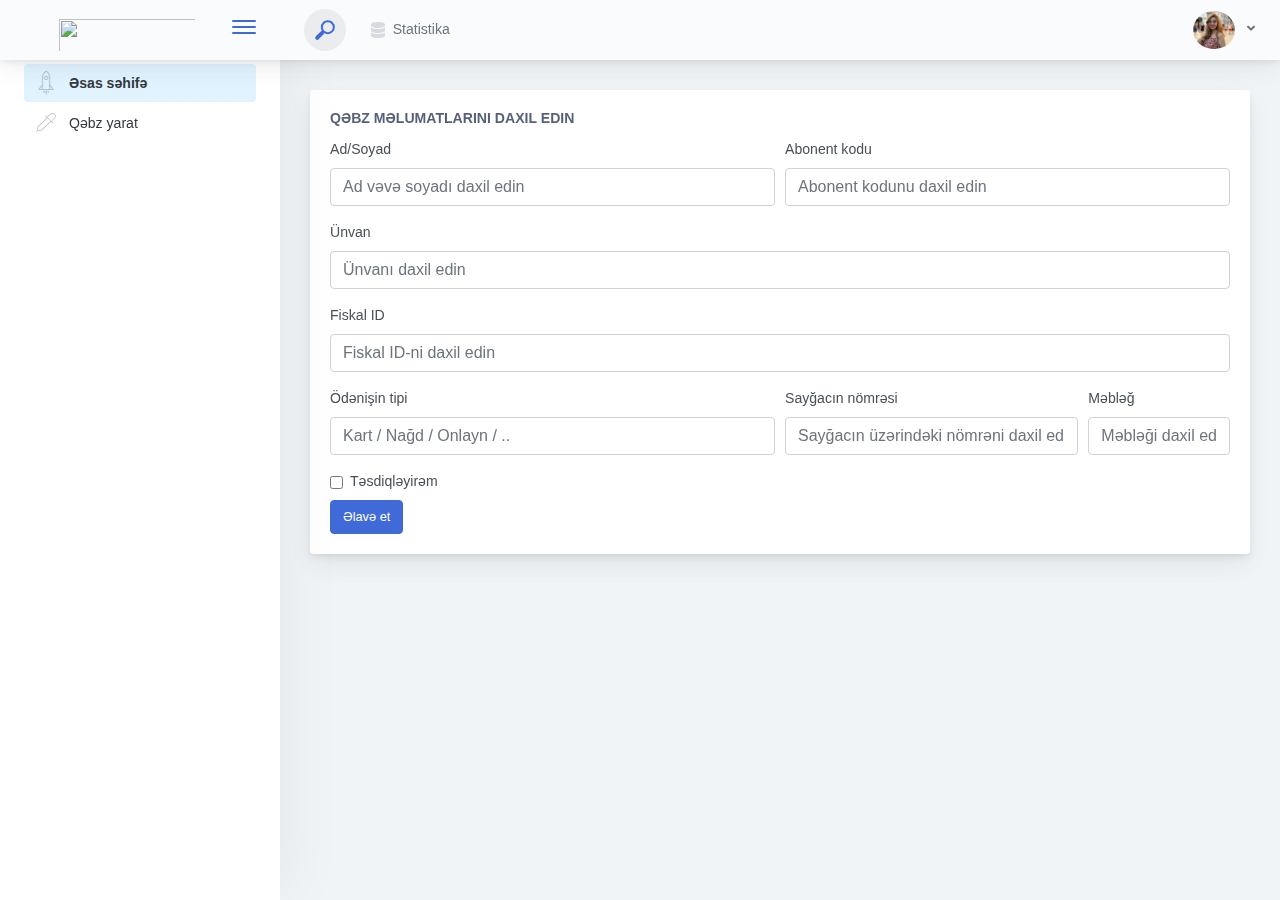
==== commit 38cf5751: "fourth" ====
--- a/forms-layouts.html
+++ b/forms-layouts.html
@@ -6,26 +6,19 @@
     <meta http-equiv="X-UA-Compatible" content="IE=edge">
     <meta http-equiv="Content-Language" content="en">
     <meta http-equiv="Content-Type" content="text/html; charset=utf-8"/>
-    <title>Form Layouts - Build whatever layout you need with our Architect framework.</title>
+    <title>Qəbzlər</title>
     <meta name="viewport" content="width=device-width, initial-scale=1, maximum-scale=1, user-scalable=no, shrink-to-fit=no" />
     <meta name="description" content="Build whatever layout you need with our Architect framework.">
     <meta name="msapplication-tap-highlight" content="no">
-    <!--
-    =========================================================
-    * ArchitectUI HTML Theme Dashboard - v1.0.0
-    =========================================================
-    * Product Page: https://dashboardpack.com
-    * Copyright 2019 DashboardPack (https://dashboardpack.com)
-    * Licensed under MIT (https://github.com/DashboardPack/architectui-html-theme-free/blob/master/LICENSE)
-    =========================================================
-    * The above copyright notice and this permission notice shall be included in all copies or substantial portions of the Software.
-    -->
+
 <link href="./main.css" rel="stylesheet"></head>
 <body>
     <div class="app-container app-theme-white body-tabs-shadow fixed-sidebar fixed-header">
         <div class="app-header header-shadow">
             <div class="app-header__logo">
-                <div class="logo-src"></div>
+                <div class="logo-src">
+                  <img src="/home/nariman/Desktop/architectui-html-free1/architectui-html-free/architectui-html-free/assets/images/logo-inverse.png" height="140%" width="140%" margin-left="10px" alt="">
+</div>
                 <div class="header__pane ml-auto">
                     <div>
                         <button type="button" class="hamburger close-sidebar-btn hamburger--elastic" data-class="closed-sidebar">
@@ -66,19 +59,7 @@
                         <li class="nav-item">
                             <a href="javascript:void(0);" class="nav-link">
                                 <i class="nav-link-icon fa fa-database"> </i>
-                                Statistics
-                            </a>
-                        </li>
-                        <li class="btn-group nav-item">
-                            <a href="javascript:void(0);" class="nav-link">
-                                <i class="nav-link-icon fa fa-edit"></i>
-                                Projects
-                            </a>
-                        </li>
-                        <li class="dropdown nav-item">
-                            <a href="javascript:void(0);" class="nav-link">
-                                <i class="nav-link-icon fa fa-cog"></i>
-                                Settings
+                                Statistika
                             </a>
                         </li>
                     </ul>        </div>
@@ -104,25 +85,17 @@
                                 </div>
                                 <div class="widget-content-left  ml-3 header-user-info">
                                     <div class="widget-heading">
-                                        Alina Mclourd
-                                    </div>
-                                    <div class="widget-subheading">
-                                        VP People Manager
-                                    </div>
+                                        Sevda Aliyeva
+                                    </div>
+
                                 </div>
-                                <div class="widget-content-right header-user-info ml-3">
-                                    <button type="button" class="btn-shadow p-1 btn btn-primary btn-sm show-toastr-example">
-                                        <i class="fa text-white fa-calendar pr-1 pl-1"></i>
-                                    </button>
-                                </div>
+                                
                             </div>
                         </div>
                     </div>        </div>
             </div>
         </div>        <div class="ui-theme-settings">
-            <button type="button" id="TooltipDemo" class="btn-open-options btn btn-warning">
-                <i class="fa fa-cog fa-w-16 fa-spin fa-2x"></i>
-            </button>
+
             <div class="theme-settings__inner">
                 <div class="scrollbar-container">
                     <div class="theme-settings__options-wrapper">
@@ -431,460 +404,74 @@
                     </div>    <div class="scrollbar-sidebar">
                         <div class="app-sidebar__inner">
                             <ul class="vertical-nav-menu">
-                                <li class="app-sidebar__heading">Dashboards</li>
                                 <li>
-                                    <a href="index.html">
+                                    <a href="index.html" class="mm-active">
                                         <i class="metismenu-icon pe-7s-rocket"></i>
-                                        Dashboard Example 1
+                                        Əsas səhifə
                                     </a>
                                 </li>
-                                <li class="app-sidebar__heading">UI Components</li>
-                                <li
-                                    
-                                    
-                                    
-                                    
-                                    
-                                    
-                                    
-                                    
-                                >
-                                    <a href="#">
-                                        <i class="metismenu-icon pe-7s-diamond"></i>
-                                        Elements
-                                        <i class="metismenu-state-icon pe-7s-angle-down caret-left"></i>
+
+                                <li>
+                                    <a href="forms-layouts.html">
+                                        <i class="metismenu-icon pe-7s-eyedropper">
+                                        </i>Qəbz yarat
                                     </a>
-                                    <ul
-                                        
-                                        
-                                        
-                                        
-                                        
-                                        
-                                        
-                                        
-                                    >
-                                        <li>
-                                            <a href="elements-buttons-standard.html">
-                                                <i class="metismenu-icon"></i>
-                                                Buttons
-                                            </a>
-                                        </li>
-                                        <li>
-                                            <a href="elements-dropdowns.html">
-                                                <i class="metismenu-icon">
-                                                </i>Dropdowns
-                                            </a>
-                                        </li>
-                                        <li>
-                                            <a href="elements-icons.html">
-                                                <i class="metismenu-icon">
-                                                </i>Icons
-                                            </a>
-                                        </li>
-                                        <li>
-                                            <a href="elements-badges-labels.html">
-                                                <i class="metismenu-icon">
-                                                </i>Badges
-                                            </a>
-                                        </li>
-                                        <li>
-                                            <a href="elements-cards.html">
-                                                <i class="metismenu-icon">
-                                                </i>Cards
-                                            </a>
-                                        </li>
-                                        <li>
-                                            <a href="elements-list-group.html">
-                                                <i class="metismenu-icon">
-                                                </i>List Groups
-                                            </a>
-                                        </li>
-                                        <li>
-                                            <a href="elements-navigation.html">
-                                                <i class="metismenu-icon">
-                                                </i>Navigation Menus
-                                            </a>
-                                        </li>
-                                        <li>
-                                            <a href="elements-utilities.html">
-                                                <i class="metismenu-icon">
-                                                </i>Utilities
-                                            </a>
-                                        </li>
-                                    </ul>
-                                </li>
-                                <li
-                                    
-                                    
-                                    
-                                    
-                                    
-                                    
-                                    
-                                    
-                                    
-                                    
-                                    
-                                >
-                                    <a href="#">
-                                        <i class="metismenu-icon pe-7s-car"></i>
-                                        Components
-                                        <i class="metismenu-state-icon pe-7s-angle-down caret-left"></i>
-                                    </a>
-                                    <ul
-                                        
-                                        
-                                        
-                                        
-                                        
-                                        
-                                        
-                                        
-                                        
-                                        
-                                        
-                                    >
-                                        <li>
-                                            <a href="components-tabs.html">
-                                                <i class="metismenu-icon">
-                                                </i>Tabs
-                                            </a>
-                                        </li>
-                                        <li>
-                                            <a href="components-accordions.html">
-                                                <i class="metismenu-icon">
-                                                </i>Accordions
-                                            </a>
-                                        </li>
-                                        <li>
-                                            <a href="components-notifications.html">
-                                                <i class="metismenu-icon">
-                                                </i>Notifications
-                                            </a>
-                                        </li>
-                                        <li>
-                                            <a href="components-modals.html">
-                                                <i class="metismenu-icon">
-                                                </i>Modals
-                                            </a>
-                                        </li>
-                                        <li>
-                                            <a href="components-progress-bar.html">
-                                                <i class="metismenu-icon">
-                                                </i>Progress Bar
-                                            </a>
-                                        </li>
-                                        <li>
-                                            <a href="components-tooltips-popovers.html">
-                                                <i class="metismenu-icon">
-                                                </i>Tooltips &amp; Popovers
-                                            </a>
-                                        </li>
-                                        <li>
-                                            <a href="components-carousel.html">
-                                                <i class="metismenu-icon">
-                                                </i>Carousel
-                                            </a>
-                                        </li>
-                                        <li>
-                                            <a href="components-calendar.html">
-                                                <i class="metismenu-icon">
-                                                </i>Calendar
-                                            </a>
-                                        </li>
-                                        <li>
-                                            <a href="components-pagination.html">
-                                                <i class="metismenu-icon">
-                                                </i>Pagination
-                                            </a>
-                                        </li>
-                                        <li>
-                                            <a href="components-scrollable-elements.html">
-                                                <i class="metismenu-icon">
-                                                </i>Scrollable
-                                            </a>
-                                        </li>
-                                        <li>
-                                            <a href="components-maps.html">
-                                                <i class="metismenu-icon">
-                                                </i>Maps
-                                            </a>
-                                        </li>
-                                    </ul>
-                                </li>
-                                <li  >
-                                    <a href="tables-regular.html">
-                                        <i class="metismenu-icon pe-7s-display2"></i>
-                                        Tables
-                                    </a>
-                                </li>
-                                <li class="app-sidebar__heading">Widgets</li>
-                                <li>
-                                    <a href="dashboard-boxes.html">
-                                        <i class="metismenu-icon pe-7s-display2"></i>
-                                        Dashboard Boxes
-                                    </a>
-                                </li>
-                                <li class="app-sidebar__heading">Forms</li>
-                                <li>
-                                    <a href="forms-controls.html">
-                                        <i class="metismenu-icon pe-7s-mouse">
-                                        </i>Forms Controls
-                                    </a>
-                                </li>
-                                <li>
-                                    <a href="forms-layouts.html" class="mm-active">
-                                        <i class="metismenu-icon pe-7s-eyedropper">
-                                        </i>Forms Layouts
-                                    </a>
-                                </li>
-                                <li>
-                                    <a href="forms-validation.html">
-                                        <i class="metismenu-icon pe-7s-pendrive">
-                                        </i>Forms Validation
-                                    </a>
-                                </li>
-                                <li class="app-sidebar__heading">Charts</li>
-                                <li>
-                                    <a href="charts-chartjs.html">
-                                        <i class="metismenu-icon pe-7s-graph2">
-                                        </i>ChartJS
-                                    </a>
-                                </li>
-                                <li class="app-sidebar__heading">PRO Version</li>
-                                <li>
-                                    <a href="https://dashboardpack.com/theme-details/architectui-dashboard-html-pro/" target="_blank">
-                                        <i class="metismenu-icon pe-7s-graph2">
-                                        </i>
-                                        Upgrade to PRO
-                                    </a>
-                                </li>
+                                </li>
+
+
+
                             </ul>
                         </div>
                     </div>
                 </div>    <div class="app-main__outer">
                     <div class="app-main__inner">
-                        <div class="app-page-title">
-                            <div class="page-title-wrapper">
-                                <div class="page-title-heading">
-                                    <div class="page-title-icon">
-                                        <i class="pe-7s-graph text-success">
-                                        </i>
-                                    </div>
-                                    <div>Form Layouts
-                                        <div class="page-title-subheading">Build whatever layout you need with our Architect framework.
-                                        </div>
-                                    </div>
-                                </div>
-                                <div class="page-title-actions">
-                                    <button type="button" data-toggle="tooltip" title="Example Tooltip" data-placement="bottom" class="btn-shadow mr-3 btn btn-dark">
-                                        <i class="fa fa-star"></i>
-                                    </button>
-                                    <div class="d-inline-block dropdown">
-                                        <button type="button" data-toggle="dropdown" aria-haspopup="true" aria-expanded="false" class="btn-shadow dropdown-toggle btn btn-info">
-                                            <span class="btn-icon-wrapper pr-2 opacity-7">
-                                                <i class="fa fa-business-time fa-w-20"></i>
-                                            </span>
-                                            Buttons
-                                        </button>
-                                        <div tabindex="-1" role="menu" aria-hidden="true" class="dropdown-menu dropdown-menu-right">
-                                            <ul class="nav flex-column">
-                                                <li class="nav-item">
-                                                    <a href="javascript:void(0);" class="nav-link">
-                                                        <i class="nav-link-icon lnr-inbox"></i>
-                                                        <span>
-                                                            Inbox
-                                                        </span>
-                                                        <div class="ml-auto badge badge-pill badge-secondary">86</div>
-                                                    </a>
-                                                </li>
-                                                <li class="nav-item">
-                                                    <a href="javascript:void(0);" class="nav-link">
-                                                        <i class="nav-link-icon lnr-book"></i>
-                                                        <span>
-                                                            Book
-                                                        </span>
-                                                        <div class="ml-auto badge badge-pill badge-danger">5</div>
-                                                    </a>
-                                                </li>
-                                                <li class="nav-item">
-                                                    <a href="javascript:void(0);" class="nav-link">
-                                                        <i class="nav-link-icon lnr-picture"></i>
-                                                        <span>
-                                                            Picture
-                                                        </span>
-                                                    </a>
-                                                </li>
-                                                <li class="nav-item">
-                                                    <a disabled href="javascript:void(0);" class="nav-link disabled">
-                                                        <i class="nav-link-icon lnr-file-empty"></i>
-                                                        <span>
-                                                            File Disabled
-                                                        </span>
-                                                    </a>
-                                                </li>
-                                            </ul>
-                                        </div>
-                                    </div>
-                                </div>    </div>
-                        </div>            <ul class="body-tabs body-tabs-layout tabs-animated body-tabs-animated nav">
-                            <li class="nav-item">
-                                <a role="tab" class="nav-link active" id="tab-0" data-toggle="tab" href="#tab-content-0">
-                                    <span>Layout</span>
-                                </a>
-                            </li>
-                            <li class="nav-item">
-                                <a role="tab" class="nav-link" id="tab-1" data-toggle="tab" href="#tab-content-1">
-                                    <span>Grid</span>
-                                </a>
-                            </li>
+
+
+
                         </ul>
                         <div class="tab-content">
                             <div class="tab-pane tabs-animation fade show active" id="tab-content-0" role="tabpanel">
                                 <div class="main-card mb-3 card">
-                                    <div class="card-body"><h5 class="card-title">Grid Rows</h5>
+                                    <div class="card-body"><h5 class="card-title">Qəbz məlumatlarını daxil edin</h5>
                                         <form class="">
                                             <div class="form-row">
                                                 <div class="col-md-6">
-                                                    <div class="position-relative form-group"><label for="exampleEmail11" class="">Email</label><input name="email" id="exampleEmail11" placeholder="with a placeholder" type="email" class="form-control"></div>
+                                                    <div class="position-relative form-group"><label for="exampleEmail11" class="">Ad/Soyad</label><input name="email" id="exampleEmail11" placeholder="Ad vəvə soyadı daxil edin" type="text" class="form-control"></div>
                                                 </div>
                                                 <div class="col-md-6">
-                                                    <div class="position-relative form-group"><label for="examplePassword11" class="">Password</label><input name="password" id="examplePassword11" placeholder="password placeholder" type="password"
+                                                    <div class="position-relative form-group"><label for="examplePassword11" class="">Abonent kodu</label><input name="password" id="examplePassword11" placeholder="Abonent kodunu daxil edin" type="text"
                                                                                                                                                              class="form-control"></div>
                                                 </div>
                                             </div>
-                                            <div class="position-relative form-group"><label for="exampleAddress" class="">Address</label><input name="address" id="exampleAddress" placeholder="1234 Main St" type="text" class="form-control"></div>
-                                            <div class="position-relative form-group"><label for="exampleAddress2" class="">Address 2</label><input name="address2" id="exampleAddress2" placeholder="Apartment, studio, or floor" type="text" class="form-control">
+                                            <div class="position-relative form-group"><label for="exampleAddress" class="">Ünvan</label><input name="address" id="exampleAddress" placeholder="Ünvanı daxil edin" type="text" class="form-control"></div>
+                                            <div class="position-relative form-group"><label for="exampleAddress2" class="">Fiskal ID</label><input name="address2" id="exampleAddress2" placeholder="Fiskal ID-ni daxil edin" type="text" class="form-control">
                                             </div>
                                             <div class="form-row">
                                                 <div class="col-md-6">
-                                                    <div class="position-relative form-group"><label for="exampleCity" class="">City</label><input name="city" id="exampleCity" type="text" class="form-control"></div>
+                                                    <div class="position-relative form-group"><label for="exampleCity" class="">Ödənişin tipi</label><input name="city" id="exampleCity"placeholder="Kart / Nağd / Onlayn / .."  type="text" class="form-control"></div>
                                                 </div>
                                                 <div class="col-md-4">
-                                                    <div class="position-relative form-group"><label for="exampleState" class="">State</label><input name="state" id="exampleState" type="text" class="form-control"></div>
+                                                    <div class="position-relative form-group"><label for="exampleState" class="">Sayğacın nömrəsi</label><input name="state" placeholder="Sayğacın üzərindəki nömrəni daxil edin" id="exampleState" type="text" class="form-control"></div>
                                                 </div>
                                                 <div class="col-md-2">
-                                                    <div class="position-relative form-group"><label for="exampleZip" class="">Zip</label><input name="zip" id="exampleZip" type="text" class="form-control"></div>
-                                                </div>
-                                            </div>
-                                            <div class="position-relative form-check"><input name="check" id="exampleCheck" type="checkbox" class="form-check-input"><label for="exampleCheck" class="form-check-label">Check me out</label></div>
-                                            <button class="mt-2 btn btn-primary">Sign in</button>
+                                                    <div class="position-relative form-group"><label for="exampleZip" class="">Məbləğ</label><input name="zip" id="exampleZip" placeholder="Məbləği daxil edin" type="text" class="form-control"></div>
+                                                </div>
+                                            </div>
+                                            <div class="position-relative form-check"><input name="check" id="exampleCheck" type="checkbox" class="form-check-input"><label for="exampleCheck" class="form-check-label">Təsdiqləyirəm</label></div>
+                                            <button class="mt-2 btn btn-primary">Əlavə et</button>
                                         </form>
                                     </div>
                                 </div>
-                                <div class="main-card mb-3 card">
-                                    <div class="card-body"><h5 class="card-title">Inline</h5>
-                                        <div>
-                                            <form class="form-inline">
-                                                <div class="mb-2 mr-sm-2 mb-sm-0 position-relative form-group"><label for="exampleEmail22" class="mr-sm-2">Email</label><input name="email" id="exampleEmail22" placeholder="something@idk.cool" type="email"
-                                                                                                                                                                               class="form-control"></div>
-                                                <div class="mb-2 mr-sm-2 mb-sm-0 position-relative form-group"><label for="examplePassword22" class="mr-sm-2">Password</label><input name="password" id="examplePassword22" placeholder="don't tell!" type="password"
-                                                                                                                                                                                     class="form-control"></div>
-                                                <button class="btn btn-primary">Submit</button>
-                                            </form>
-                                            <div class="divider"></div>
-                                            <form class="">
-                                                <div class="position-relative form-check form-check-inline"><label class="form-check-label"><input type="checkbox" class="form-check-input"> Some input</label></div>
-                                                <div class="position-relative form-check form-check-inline"><label class="form-check-label"><input type="checkbox" class="form-check-input"> Some other input</label></div>
-                                            </form>
-                                            <div class="divider"></div>
-                                            <form class="form-inline">
-                                                <div class="position-relative form-group"><label for="exampleEmail33" class="sr-only">Email</label><input name="email" id="exampleEmail33" placeholder="Email" type="email" class="mr-2 form-control"></div>
-                                                <div class="position-relative form-group"><label for="examplePassword44" class="sr-only">Password</label><input name="password" id="examplePassword44" placeholder="Password" type="password"
-                                                                                                                                                                class="mr-2 form-control"></div>
-                                                <button class="btn btn-primary">Submit</button>
-                                            </form>
-                                        </div>
-                                    </div>
-                                </div>
+
                             </div>
                             <div class="tab-pane tabs-animation fade" id="tab-content-1" role="tabpanel">
                                 <div class="main-card mb-3 card">
-                                    <div class="card-body"><h5 class="card-title">Grid</h5>
-                                        <form class="">
-                                            <div class="position-relative row form-group"><label for="exampleEmail" class="col-sm-2 col-form-label">Email</label>
-                                                <div class="col-sm-10"><input name="email" id="exampleEmail" placeholder="with a placeholder" type="email" class="form-control"></div>
-                                            </div>
-                                            <div class="position-relative row form-group"><label for="examplePassword" class="col-sm-2 col-form-label">Password</label>
-                                                <div class="col-sm-10"><input name="password" id="examplePassword" placeholder="password placeholder" type="password" class="form-control"></div>
-                                            </div>
-                                            <div class="position-relative row form-group"><label for="exampleSelect" class="col-sm-2 col-form-label">Select</label>
-                                                <div class="col-sm-10"><select name="select" id="exampleSelect" class="form-control"></select></div>
-                                            </div>
-                                            <div class="position-relative row form-group"><label for="exampleSelectMulti" class="col-sm-2 col-form-label">Select Multiple</label>
-                                                <div class="col-sm-10"><select multiple="" name="selectMulti" id="exampleSelectMulti" class="form-control"></select></div>
-                                            </div>
-                                            <div class="position-relative row form-group"><label for="exampleText" class="col-sm-2 col-form-label">Text Area</label>
-                                                <div class="col-sm-10"><textarea name="text" id="exampleText" class="form-control"></textarea></div>
-                                            </div>
-                                            <div class="position-relative row form-group"><label for="exampleFile" class="col-sm-2 col-form-label">File</label>
-                                                <div class="col-sm-10"><input name="file" id="exampleFile" type="file" class="form-control-file">
-                                                    <small class="form-text text-muted">This is some placeholder block-level help text for the above input. It's a bit lighter and easily wraps to a new line.</small>
-                                                </div>
-                                            </div>
-                                            <fieldset class="position-relative row form-group">
-                                                <legend class="col-form-label col-sm-2">Radio Buttons</legend>
-                                                <div class="col-sm-10">
-                                                    <div class="position-relative form-check"><label class="form-check-label"><input name="radio2" type="radio" class="form-check-input"> Option one is this and that—be sure to include why it's great</label></div>
-                                                    <div class="position-relative form-check"><label class="form-check-label"><input name="radio2" type="radio" class="form-check-input"> Option two can be something else and selecting it will deselect option
-                                                        one</label></div>
-                                                    <div class="position-relative form-check disabled"><label class="form-check-label"><input name="radio2" disabled="" type="radio" class="form-check-input"> Option three is disabled</label></div>
-                                                </div>
-                                            </fieldset>
-                                            <div class="position-relative row form-group"><label for="checkbox2" class="col-sm-2 col-form-label">Checkbox</label>
-                                                <div class="col-sm-10">
-                                                    <div class="position-relative form-check"><label class="form-check-label"><input id="checkbox2" type="checkbox" class="form-check-input"> Check me out</label></div>
-                                                </div>
-                                            </div>
-                                            <div class="position-relative row form-check">
-                                                <div class="col-sm-10 offset-sm-2">
-                                                    <button class="btn btn-secondary">Submit</button>
-                                                </div>
-                                            </div>
-                                        </form>
-                                    </div>
+
                                 </div>
                             </div>
                         </div>
                     </div>
-                    <div class="app-wrapper-footer">
-                        <div class="app-footer">
-                            <div class="app-footer__inner">
-                                <div class="app-footer-left">
-                                    <ul class="nav">
-                                        <li class="nav-item">
-                                            <a href="javascript:void(0);" class="nav-link">
-                                                Footer Link 1
-                                            </a>
-                                        </li>
-                                        <li class="nav-item">
-                                            <a href="javascript:void(0);" class="nav-link">
-                                                Footer Link 2
-                                            </a>
-                                        </li>
-                                    </ul>
-                                </div>
-                                <div class="app-footer-right">
-                                    <ul class="nav">
-                                        <li class="nav-item">
-                                            <a href="javascript:void(0);" class="nav-link">
-                                                Footer Link 3
-                                            </a>
-                                        </li>
-                                        <li class="nav-item">
-                                            <a href="javascript:void(0);" class="nav-link">
-                                                <div class="badge badge-success mr-1 ml-0">
-                                                    <small>NEW</small>
-                                                </div>
-                                                Footer Link 4
-                                            </a>
-                                        </li>
-                                    </ul>
-                                </div>
-                            </div>
-                        </div>
-                    </div>    </div>
+
         </div>
     </div>
 <script type="text/javascript" src="./assets/scripts/main.js"></script></body>
--- a/main.css
+++ b/main.css
@@ -9984,7 +9984,8 @@
 .app-header__logo .logo-src {
   height: 23px;
   width: 97px;
-  background: url(assets/images/logo-inverse.png)
+  margin-left: 35px;
+  background: url(/home/nariman/Desktop/architectui-html-free1/architectui-html-free/architectui-html-free/assets/images/logo-inverse.png)
 }
 
 .app-header__menu, .app-header__mobile-menu {
